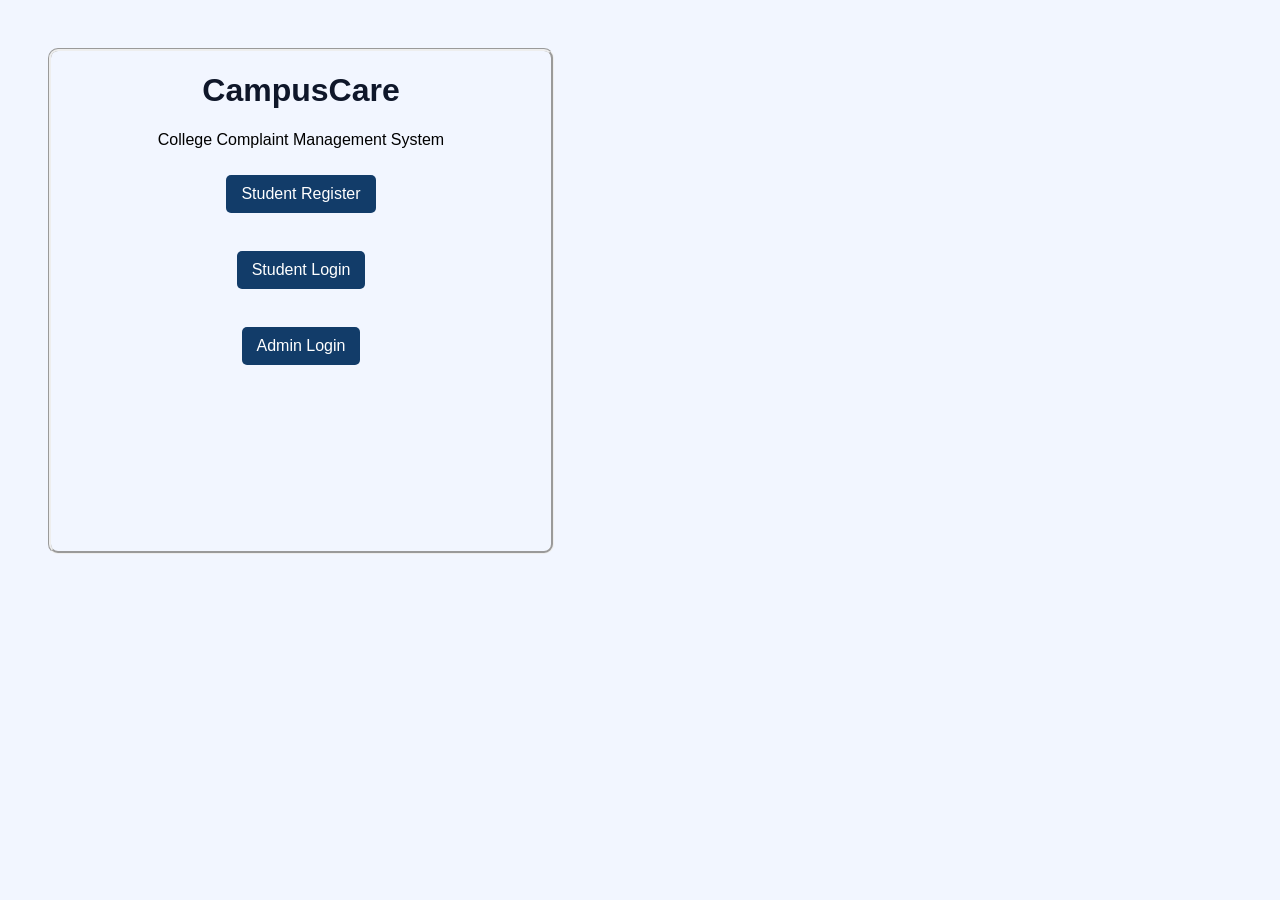
==== template/index.html @ 07ead267 "prototype" ====
<!DOCTYPE html>
<html>
<head>
    <title>CampusCare</title>
    <link rel="stylesheet" href="/static/style.css">
</head>
<body>
<div id="campus">
<h1>CampusCare</h1>

<p>College Complaint Management System</p>

<a href="/template/register.html">Student Register</a>
<br><br>
<a href="/template/login.html">Student Login</a>
<br><br>
<a href="/template/admin.html">Admin Login</a>
<br><br>
</div>
</body>
</html>
---- static/style.css ----
body {
    font-family: Arial;
    background: #f2f6ff;
    text-align: center;
    padding: 40px;
}

h1 {
    color: #123c69;
}

h2 {
    color: #123c69;
}

a {
    display: inline-block;
    margin: 10px;
    padding: 10px 15px;
    background: #123c69;
    color: white;
    text-decoration: none;
    border-radius: 5px;
}

input,
textarea,
select {
    padding: 10px;
    width: 250px;
}

button {
    padding: 10px 20px;
    background: #2563EB;
    color: white;
    border: none;
    border-radius: 5px;
}
BUTTON:hover{
    background-color: aqua;
}
input{
    border-radius: 10px;
}
#campus{
    justify-self: center;


    justify-content: center;
    height: 500px;
    width: 500px;
    background:linear-gradient(#F8FAFC);
    border-radius: 10px;
    border-style:groove;
}
H1{
    color:#0F172A;
}
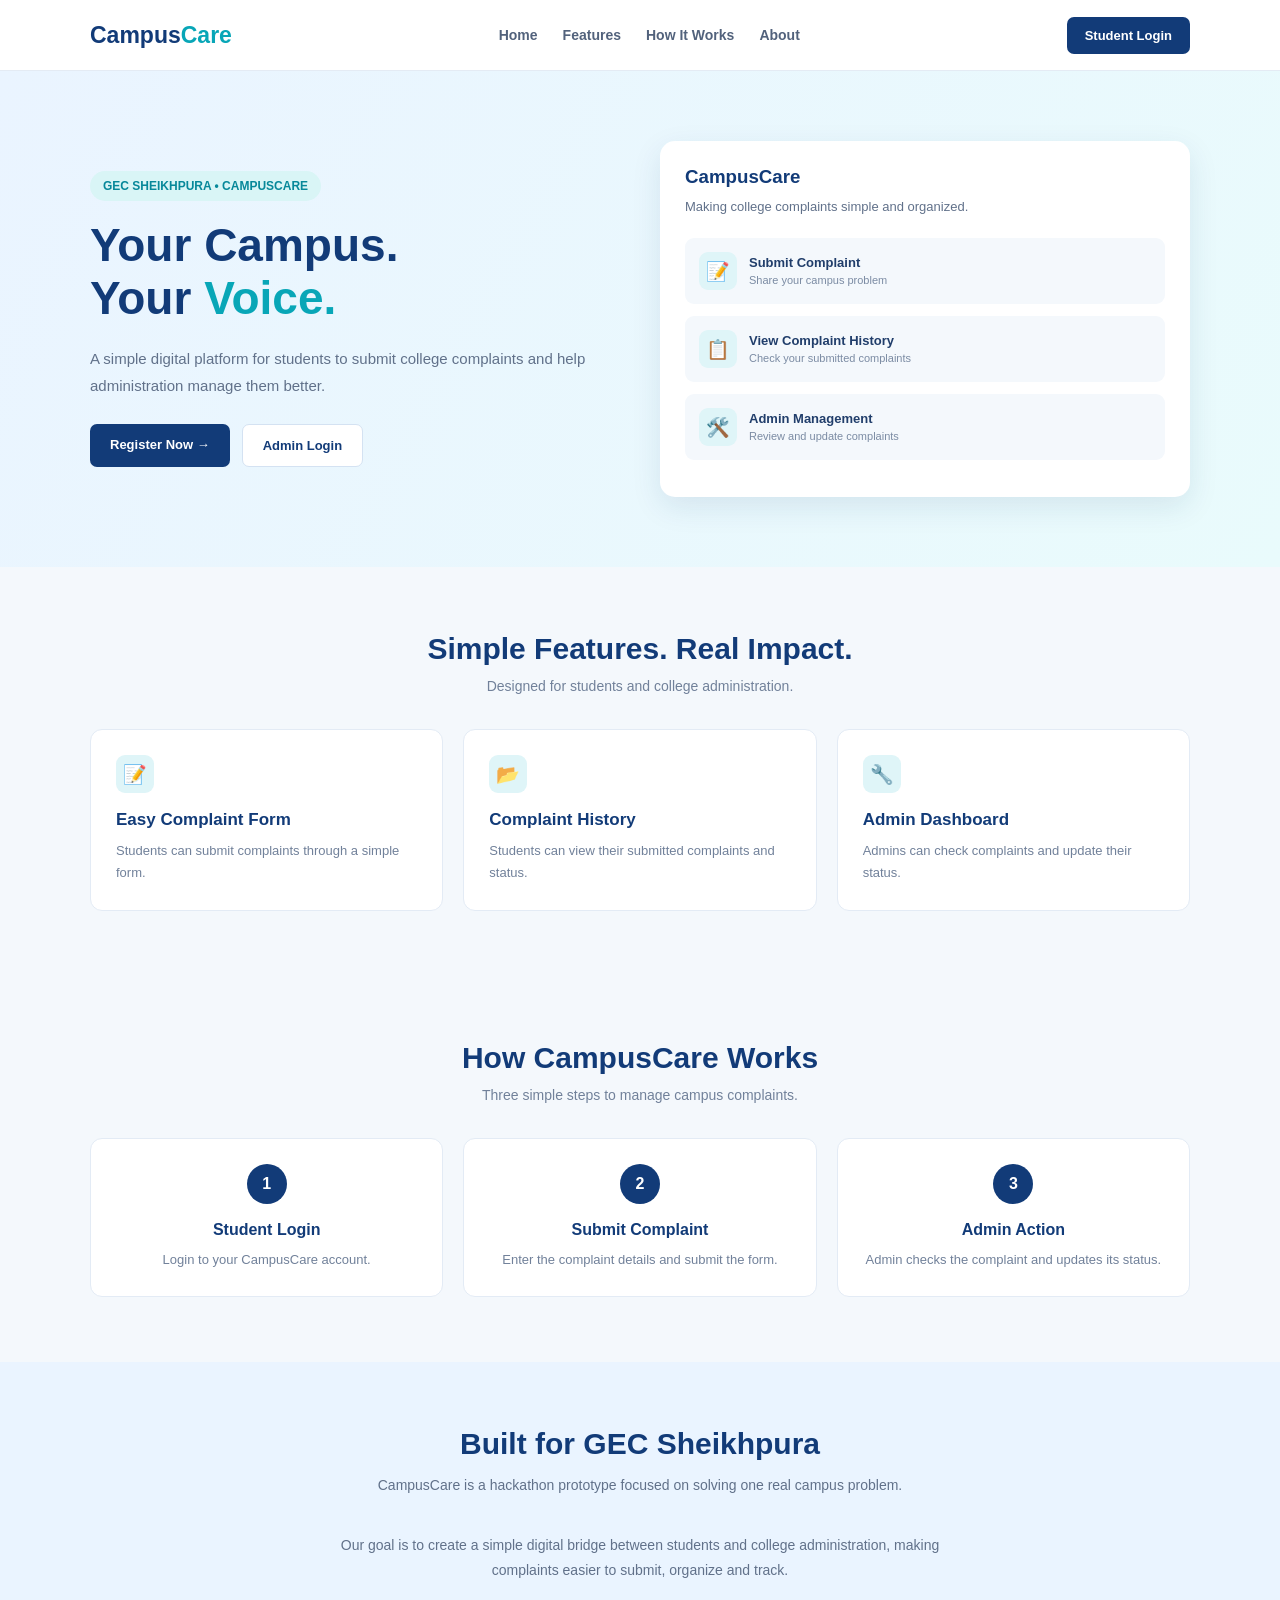
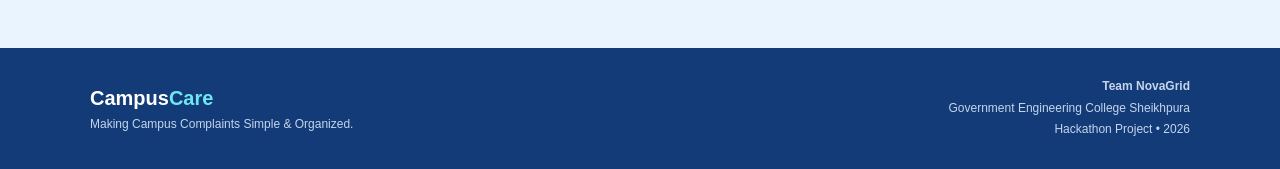
==== commit 6181a808: "update index and add css" ====
--- a/template/index.html
+++ b/template/index.html
@@ -1,21 +1,323 @@
 <!DOCTYPE html>
-<html>
+<html lang="en">
 <head>
-    <title>CampusCare</title>
-    <link rel="stylesheet" href="/static/style.css">
+    <meta charset="UTF-8">
+    <meta name="viewport" content="width=device-width, initial-scale=1.0">
+
+    <title>CampusCare | GEC Sheikhpura</title>
+    <link rel="stylesheet" href="/static/index.css">
+
+    
+            
 </head>
+
 <body>
-<div id="campus">
-<h1>CampusCare</h1>
-
-<p>College Complaint Management System</p>
-
-<a href="/template/register.html">Student Register</a>
-<br><br>
-<a href="/template/login.html">Student Login</a>
-<br><br>
-<a href="/template/admin.html">Admin Login</a>
-<br><br>
-</div>
+
+    <!-- NAVBAR -->
+
+    <nav>
+        <div class="container navbar">
+
+            <a href="/" class="logo">
+                Campus<span>Care</span>
+            </a>
+
+            <div class="nav-links">
+                <a href="/">Home</a>
+                <a href="#features">Features</a>
+                <a href="#how-it-works">How It Works</a>
+                <a href="#about">About</a>
+            </div>
+
+            <a href="/template/login.html" class="nav-btn">
+                Student Login
+            </a>
+
+        </div>
+    </nav>
+
+
+    <!-- HERO -->
+
+    <section class="hero">
+
+        <div class="container hero-content">
+
+            <div>
+
+                <div class="tag">
+                    GEC SHEIKHPURA • CAMPUSCARE
+                </div>
+
+                <h1>
+                    Your Campus.<br>
+                    Your <span>Voice.</span>
+                </h1>
+
+                <p>
+                    A simple digital platform for students
+                    to submit college complaints and
+                    help administration manage them better.
+                </p>
+
+                <div class="buttons">
+
+                    <a href="/template/register.html" class="btn primary">
+                        Register Now →
+                    </a>
+
+                    <a href="/template/admin.html" class="btn secondary">
+                        Admin Login
+                    </a>
+
+                </div>
+
+            </div>
+
+
+            <!-- HERO CARD -->
+
+            <div class="hero-card">
+
+                <h3>CampusCare</h3>
+
+                <p>
+                    Making college complaints simple
+                    and organized.
+                </p>
+
+                <div class="card-item">
+
+                    <div class="icon">📝</div>
+
+                    <div>
+                        <strong>Submit Complaint</strong>
+                        <small>Share your campus problem</small>
+                    </div>
+
+                </div>
+
+                <div class="card-item">
+
+                    <div class="icon">📋</div>
+
+                    <div>
+                        <strong>View Complaint History</strong>
+                        <small>Check your submitted complaints</small>
+                    </div>
+
+                </div>
+
+                <div class="card-item">
+
+                    <div class="icon">🛠️</div>
+
+                    <div>
+                        <strong>Admin Management</strong>
+                        <small>Review and update complaints</small>
+                    </div>
+
+                </div>
+
+            </div>
+
+        </div>
+
+    </section>
+
+
+    <!-- FEATURES -->
+
+    <section class="section" id="features">
+
+        <div class="container">
+
+            <div class="section-title">
+
+                <h2>Simple Features. Real Impact.</h2>
+
+                <p>
+                    Designed for students and college administration.
+                </p>
+
+            </div>
+
+
+            <div class="features">
+
+                <div class="feature">
+
+                    <div class="icon">📝</div>
+
+                    <h3>Easy Complaint Form</h3>
+
+                    <p>
+                        Students can submit complaints
+                        through a simple form.
+                    </p>
+
+                </div>
+
+
+                <div class="feature">
+
+                    <div class="icon">📂</div>
+
+                    <h3>Complaint History</h3>
+
+                    <p>
+                        Students can view their submitted
+                        complaints and status.
+                    </p>
+
+                </div>
+
+
+                <div class="feature">
+
+                    <div class="icon">🔧</div>
+
+                    <h3>Admin Dashboard</h3>
+
+                    <p>
+                        Admins can check complaints
+                        and update their status.
+                    </p>
+
+                </div>
+
+            </div>
+
+        </div>
+
+    </section>
+
+
+    <!-- HOW IT WORKS -->
+
+    <section class="section" id="how-it-works">
+
+        <div class="container">
+
+            <div class="section-title">
+
+                <h2>How CampusCare Works</h2>
+
+                <p>
+                    Three simple steps to manage campus complaints.
+                </p>
+
+            </div>
+
+
+            <div class="steps">
+
+                <div class="step">
+
+                    <div class="step-number">1</div>
+
+                    <h3>Student Login</h3>
+
+                    <p>
+                        Login to your CampusCare account.
+                    </p>
+
+                </div>
+
+
+                <div class="step">
+
+                    <div class="step-number">2</div>
+
+                    <h3>Submit Complaint</h3>
+
+                    <p>
+                        Enter the complaint details
+                        and submit the form.
+                    </p>
+
+                </div>
+
+
+                <div class="step">
+
+                    <div class="step-number">3</div>
+
+                    <h3>Admin Action</h3>
+
+                    <p>
+                        Admin checks the complaint
+                        and updates its status.
+                    </p>
+
+                </div>
+
+            </div>
+
+        </div>
+
+    </section>
+
+
+    <!-- ABOUT -->
+
+    <section class="section about" id="about">
+
+        <div class="container">
+
+            <div class="section-title">
+
+                <h2>Built for GEC Sheikhpura</h2>
+
+                <p>
+                    CampusCare is a hackathon prototype
+                    focused on solving one real campus problem.
+                </p>
+
+            </div>
+
+            <p>
+                Our goal is to create a simple digital bridge
+                between students and college administration,
+                making complaints easier to submit,
+                organize and track.
+            </p>
+
+        </div>
+
+    </section>
+
+
+    <!-- FOOTER -->
+
+    <footer>
+
+        <div class="container footer-content">
+
+            <div>
+
+                <h3>Campus<span>Care</span></h3>
+
+                <p>
+                    Making Campus Complaints Simple & Organized.
+                </p>
+
+            </div>
+
+
+            <div class="footer-right">
+
+                <strong>Team NovaGrid</strong><br>
+
+                Government Engineering College Sheikhpura<br>
+
+                Hackathon Project • 2026
+
+            </div>
+
+        </div>
+
+    </footer>
+
 </body>
 </html>
--- a/static/index.css
+++ b/static/index.css
@@ -0,0 +1,418 @@
+
+       * {
+            margin: 0;
+            padding: 0;
+            box-sizing: border-box;
+        }
+
+        body {
+            font-family: Arial, sans-serif;
+            background: #f4f8fc;
+            color: #172b4d;
+        }
+
+        a {
+            text-decoration: none;
+        }
+
+        .container {
+            width: 90%;
+            max-width: 1100px;
+            margin: auto;
+        }
+
+        /* NAVBAR */
+
+        nav {
+            background: white;
+            border-bottom: 1px solid #e4ebf4;
+        }
+
+        .navbar {
+            height: 70px;
+            display: flex;
+            justify-content: space-between;
+            align-items: center;
+        }
+
+        .logo {
+            font-size: 23px;
+            font-weight: bold;
+            color: #123b78;
+        }
+
+        .logo span {
+            color: #08a6b7;
+        }
+
+        .nav-links {
+            display: flex;
+            gap: 25px;
+        }
+
+        .nav-links a {
+            color: #52627c;
+            font-size: 14px;
+            font-weight: bold;
+        }
+
+        .nav-links a:hover {
+            color: #08a6b7;
+        }
+
+        .nav-btn {
+            background: #123b78;
+            color: white;
+            padding: 11px 18px;
+            border-radius: 7px;
+            font-size: 13px;
+            font-weight: bold;
+        }
+
+        .nav-btn:hover {
+            background: #08a6b7;
+        }
+
+        /* HERO */
+
+        .hero {
+            background: linear-gradient(120deg, #eaf4ff, #e9fbfc);
+            padding: 70px 0;
+        }
+
+        .hero-content {
+            display: grid;
+            grid-template-columns: 1fr 1fr;
+            gap: 40px;
+            align-items: center;
+        }
+
+        .tag {
+            display: inline-block;
+            color: #07889a;
+            background: #d9f5f6;
+            padding: 8px 13px;
+            border-radius: 20px;
+            font-size: 12px;
+            font-weight: bold;
+            margin-bottom: 18px;
+        }
+
+        h1 {
+            font-size: 46px;
+            line-height: 1.15;
+            color: #123b78;
+            margin-bottom: 20px;
+        }
+
+        h1 span {
+            color: #08a6b7;
+        }
+
+        .hero p {
+            color: #61718a;
+            font-size: 15px;
+            line-height: 1.8;
+            margin-bottom: 25px;
+        }
+
+        .buttons {
+            display: flex;
+            gap: 12px;
+            flex-wrap: wrap;
+        }
+
+        .btn {
+            display: inline-block;
+            padding: 13px 20px;
+            border-radius: 7px;
+            font-size: 13px;
+            font-weight: bold;
+        }
+
+        .primary {
+            background: #123b78;
+            color: white;
+        }
+
+        .primary:hover {
+            background: #08a6b7;
+        }
+
+        .secondary {
+            background: white;
+            color: #123b78;
+            border: 1px solid #d4e2f2;
+        }
+
+        .secondary:hover {
+            border-color: #08a6b7;
+            color: #08a6b7;
+        }
+
+        /* HERO CARD */
+
+        .hero-card {
+            background: white;
+            border-radius: 15px;
+            padding: 25px;
+            box-shadow: 0 10px 30px rgba(20, 60, 110, 0.10);
+        }
+
+        .hero-card h3 {
+            color: #123b78;
+            margin-bottom: 7px;
+        }
+
+        .hero-card p {
+            font-size: 13px;
+            margin-bottom: 20px;
+        }
+
+        .card-item {
+            display: flex;
+            align-items: center;
+            gap: 12px;
+            background: #f4f8fc;
+            padding: 14px;
+            border-radius: 9px;
+            margin-bottom: 12px;
+        }
+
+        .icon {
+            width: 38px;
+            height: 38px;
+            display: grid;
+            place-items: center;
+            background: #dff5f8;
+            border-radius: 9px;
+            font-size: 19px;
+        }
+
+        .card-item strong {
+            display: block;
+            font-size: 13px;
+            color: #213e6b;
+        }
+
+        .card-item small {
+            color: #7b8ba3;
+            font-size: 11px;
+        }
+
+        /* SECTIONS */
+
+        .section {
+            padding: 65px 0;
+        }
+
+        .section-title {
+            text-align: center;
+            margin-bottom: 35px;
+        }
+
+        .section-title h2 {
+            font-size: 30px;
+            color: #123b78;
+            margin-bottom: 12px;
+        }
+
+        .section-title p {
+            color: #71819a;
+            font-size: 14px;
+        }
+
+        /* FEATURES */
+
+        .features {
+            display: grid;
+            grid-template-columns: repeat(3, 1fr);
+            gap: 20px;
+        }
+
+        .feature {
+            background: white;
+            padding: 25px;
+            border-radius: 12px;
+            border: 1px solid #e3ebf5;
+            transition: 0.3s;
+        }
+
+        .feature:hover {
+            transform: translateY(-5px);
+            box-shadow: 0 8px 25px rgba(20, 60, 110, 0.08);
+        }
+
+        .feature .icon {
+            margin-bottom: 17px;
+        }
+
+        .feature h3 {
+            font-size: 17px;
+            color: #123b78;
+            margin-bottom: 10px;
+        }
+
+        .feature p {
+            color: #71819a;
+            font-size: 13px;
+            line-height: 1.7;
+        }
+
+        /* HOW IT WORKS */
+
+        .steps {
+            display: grid;
+            grid-template-columns: repeat(3, 1fr);
+            gap: 20px;
+        }
+
+        .step {
+            background: white;
+            border-radius: 12px;
+            padding: 25px;
+            border: 1px solid #e3ebf5;
+            text-align: center;
+        }
+
+        .step-number {
+            background: #123b78;
+            color: white;
+            width: 40px;
+            height: 40px;
+            border-radius: 50%;
+            display: grid;
+            place-items: center;
+            margin: 0 auto 17px;
+            font-weight: bold;
+        }
+
+        .step h3 {
+            font-size: 16px;
+            color: #123b78;
+            margin-bottom: 10px;
+        }
+
+        .step p {
+            font-size: 13px;
+            color: #71819a;
+            line-height: 1.7;
+        }
+
+        /* ABOUT */
+
+        .about {
+            background: #eaf4ff;
+            text-align: center;
+        }
+
+        .about p {
+            max-width: 650px;
+            margin: auto;
+            color: #61718a;
+            font-size: 14px;
+            line-height: 1.8;
+        }
+
+        /* FOOTER */
+
+        footer {
+            background: #123b78;
+            color: white;
+            padding: 28px 0;
+        }
+
+        .footer-content {
+            display: flex;
+            justify-content: space-between;
+            gap: 20px;
+            align-items: center;
+        }
+
+        footer h3 {
+            font-size: 20px;
+        }
+
+        footer span {
+            color: #6ee7f0;
+        }
+
+        footer p {
+            color: #c5d5ec;
+            font-size: 12px;
+            margin-top: 7px;
+        }
+
+        .footer-right {
+            text-align: right;
+            color: #c5d5ec;
+            font-size: 12px;
+            line-height: 1.8;
+        }
+
+        /* RESPONSIVE */
+
+        @media (max-width: 800px) {
+
+            .nav-links {
+                display: none;
+            }
+
+            .hero-content {
+                grid-template-columns: 1fr;
+            }
+
+            h1 {
+                font-size: 38px;
+            }
+
+            .features,
+            .steps {
+                grid-template-columns: 1fr;
+            }
+
+            .footer-content {
+                flex-direction: column;
+                align-items: flex-start;
+            }
+
+            .footer-right {
+                text-align: left;
+            }
+        }
+
+        @media (max-width: 450px) {
+
+            .container {
+                width: 92%;
+            }
+
+            .navbar {
+                height: 65px;
+            }
+
+            .logo {
+                font-size: 19px;
+            }
+
+            .nav-btn {
+                padding: 9px 12px;
+                font-size: 11px;
+            }
+
+            h1 {
+                font-size: 34px;
+            }
+
+            .hero {
+                padding: 45px 0;
+            }
+
+            .section {
+                padding: 45px 0;
+            }
+
+            .section-title h2 {
+                font-size: 26px;
+            }
+        }
